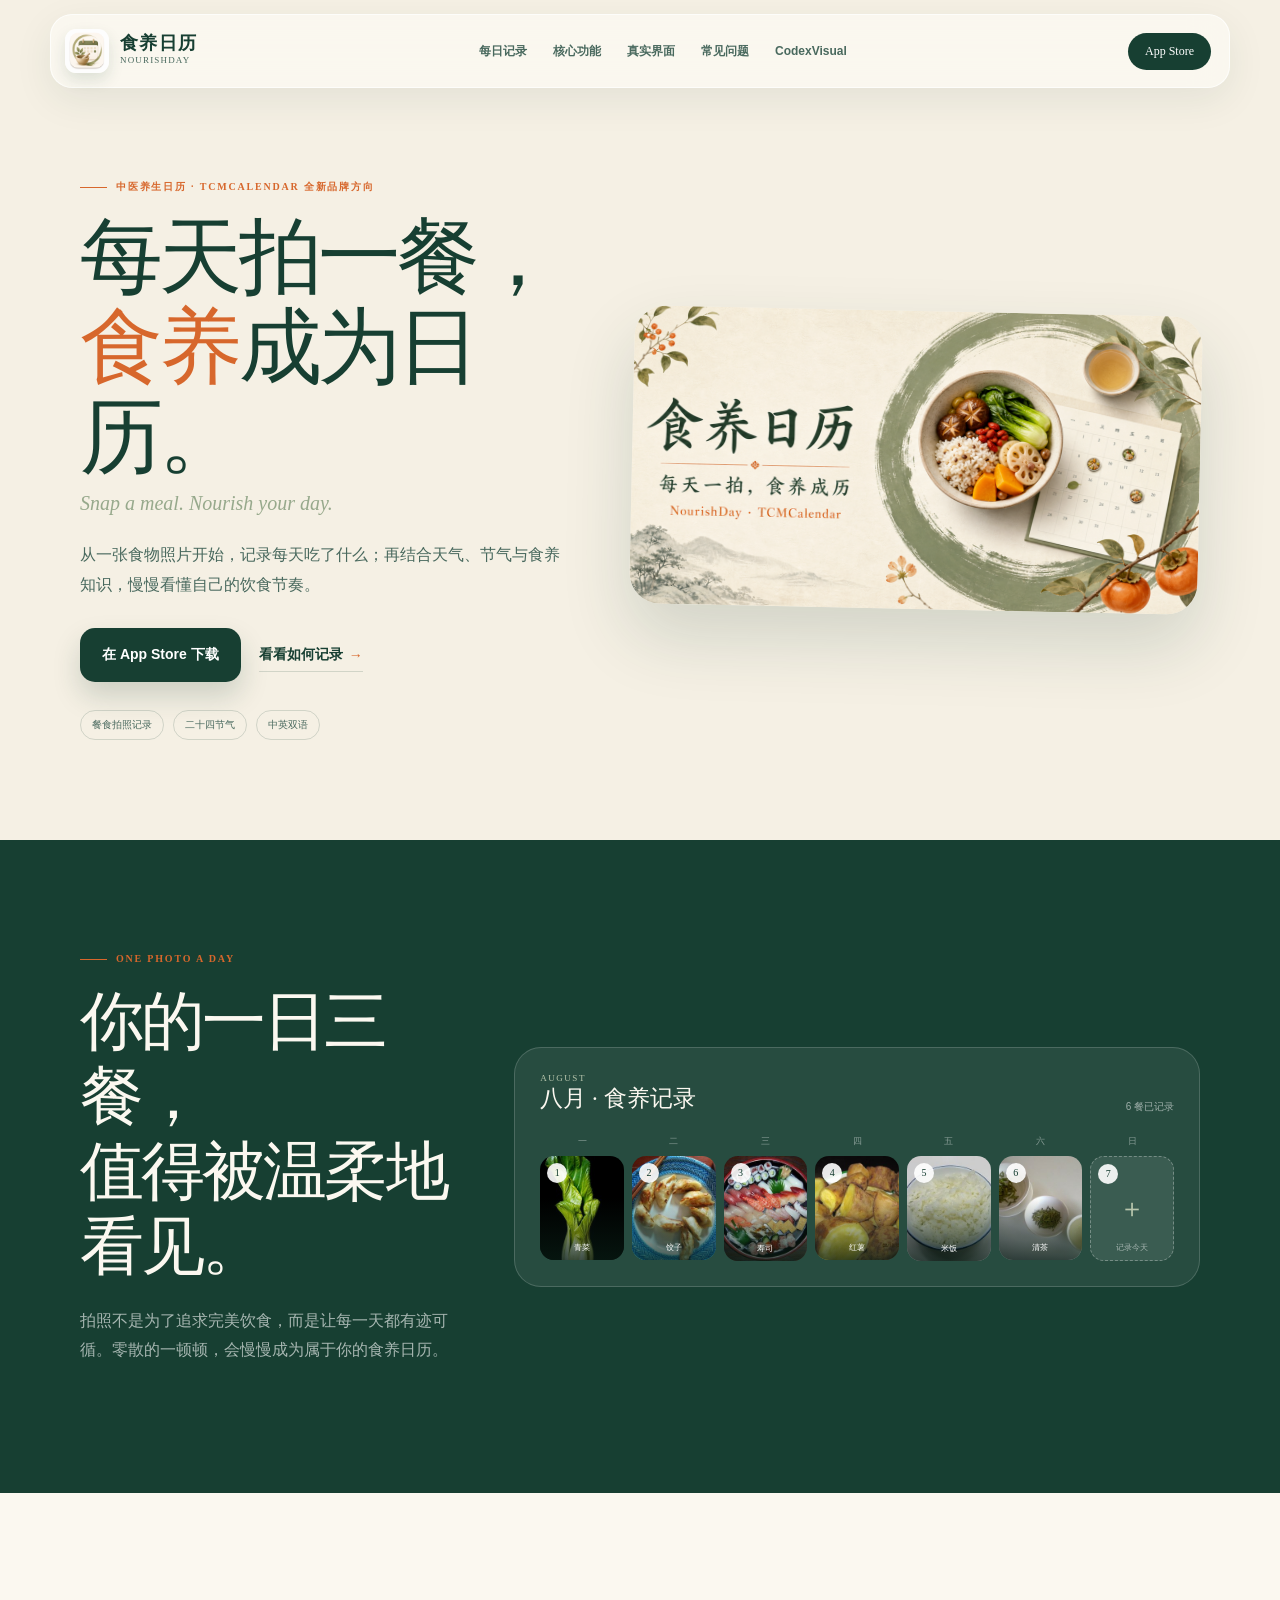
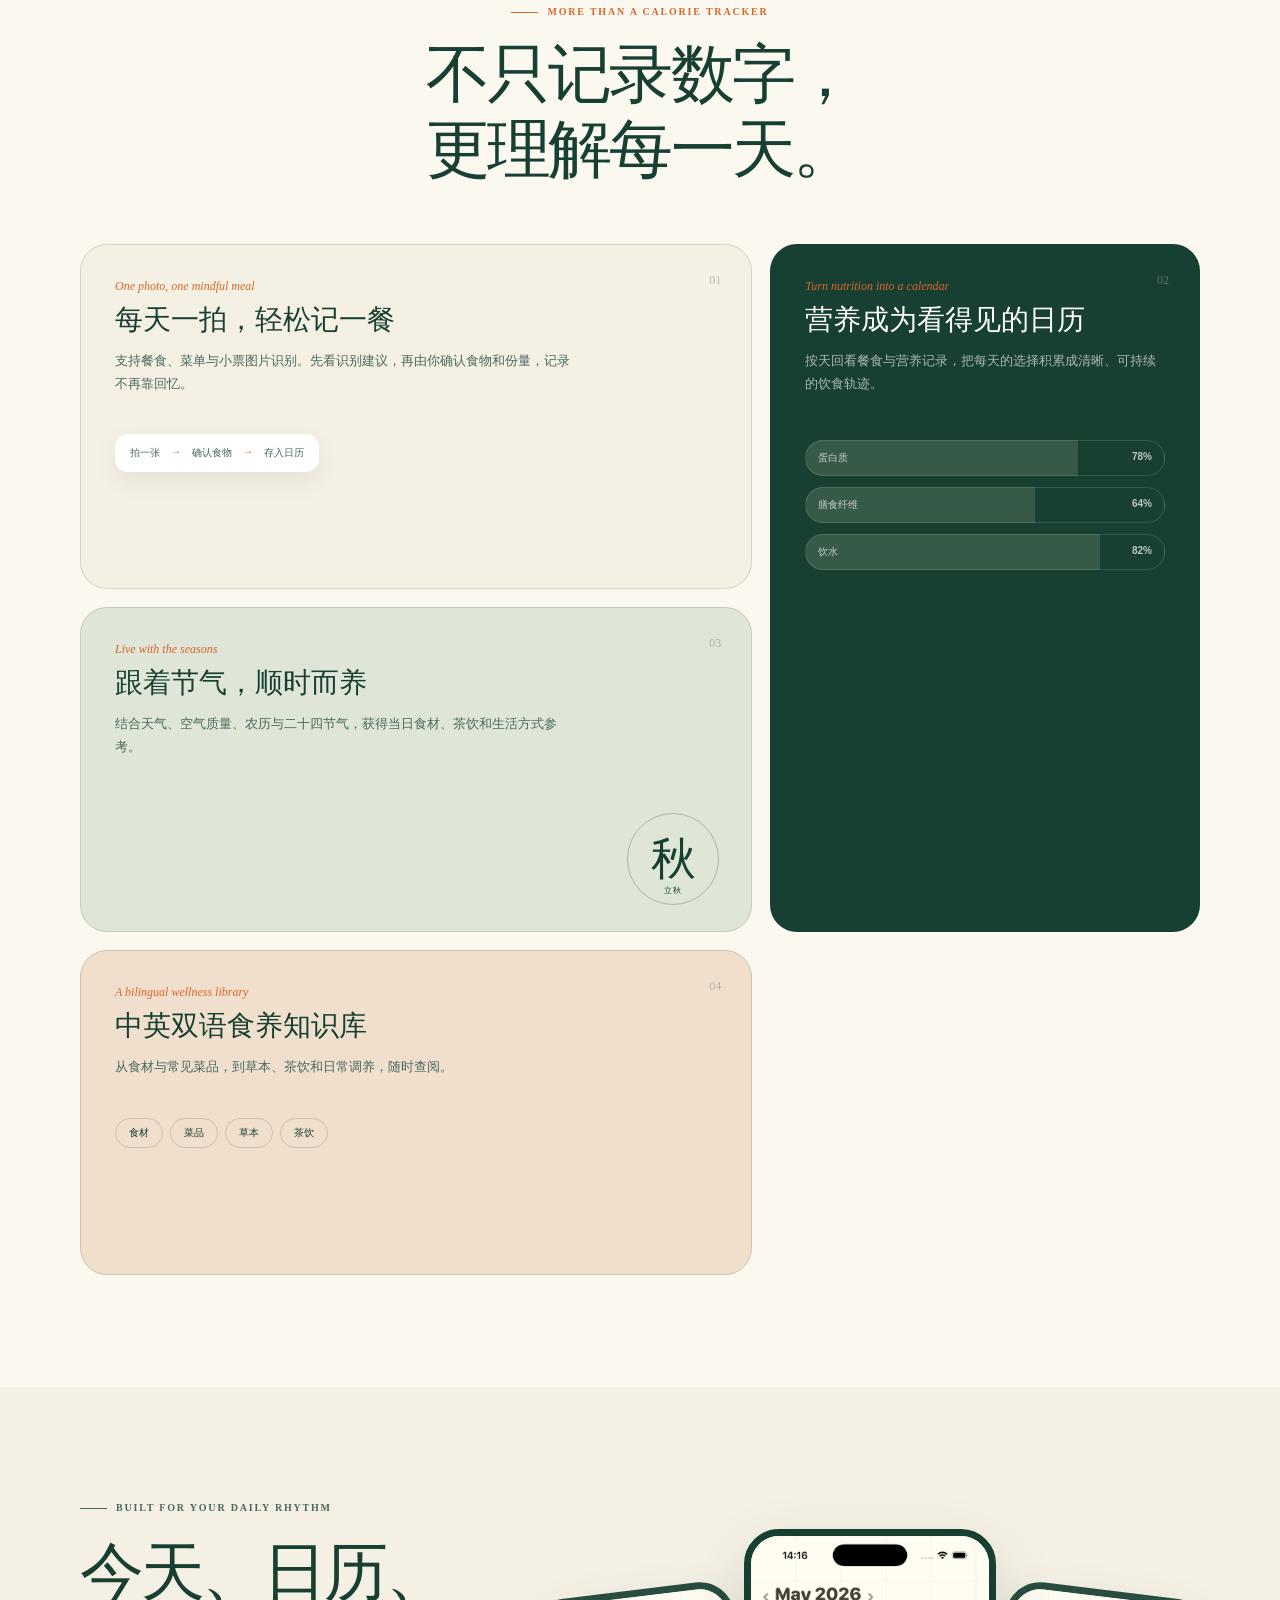
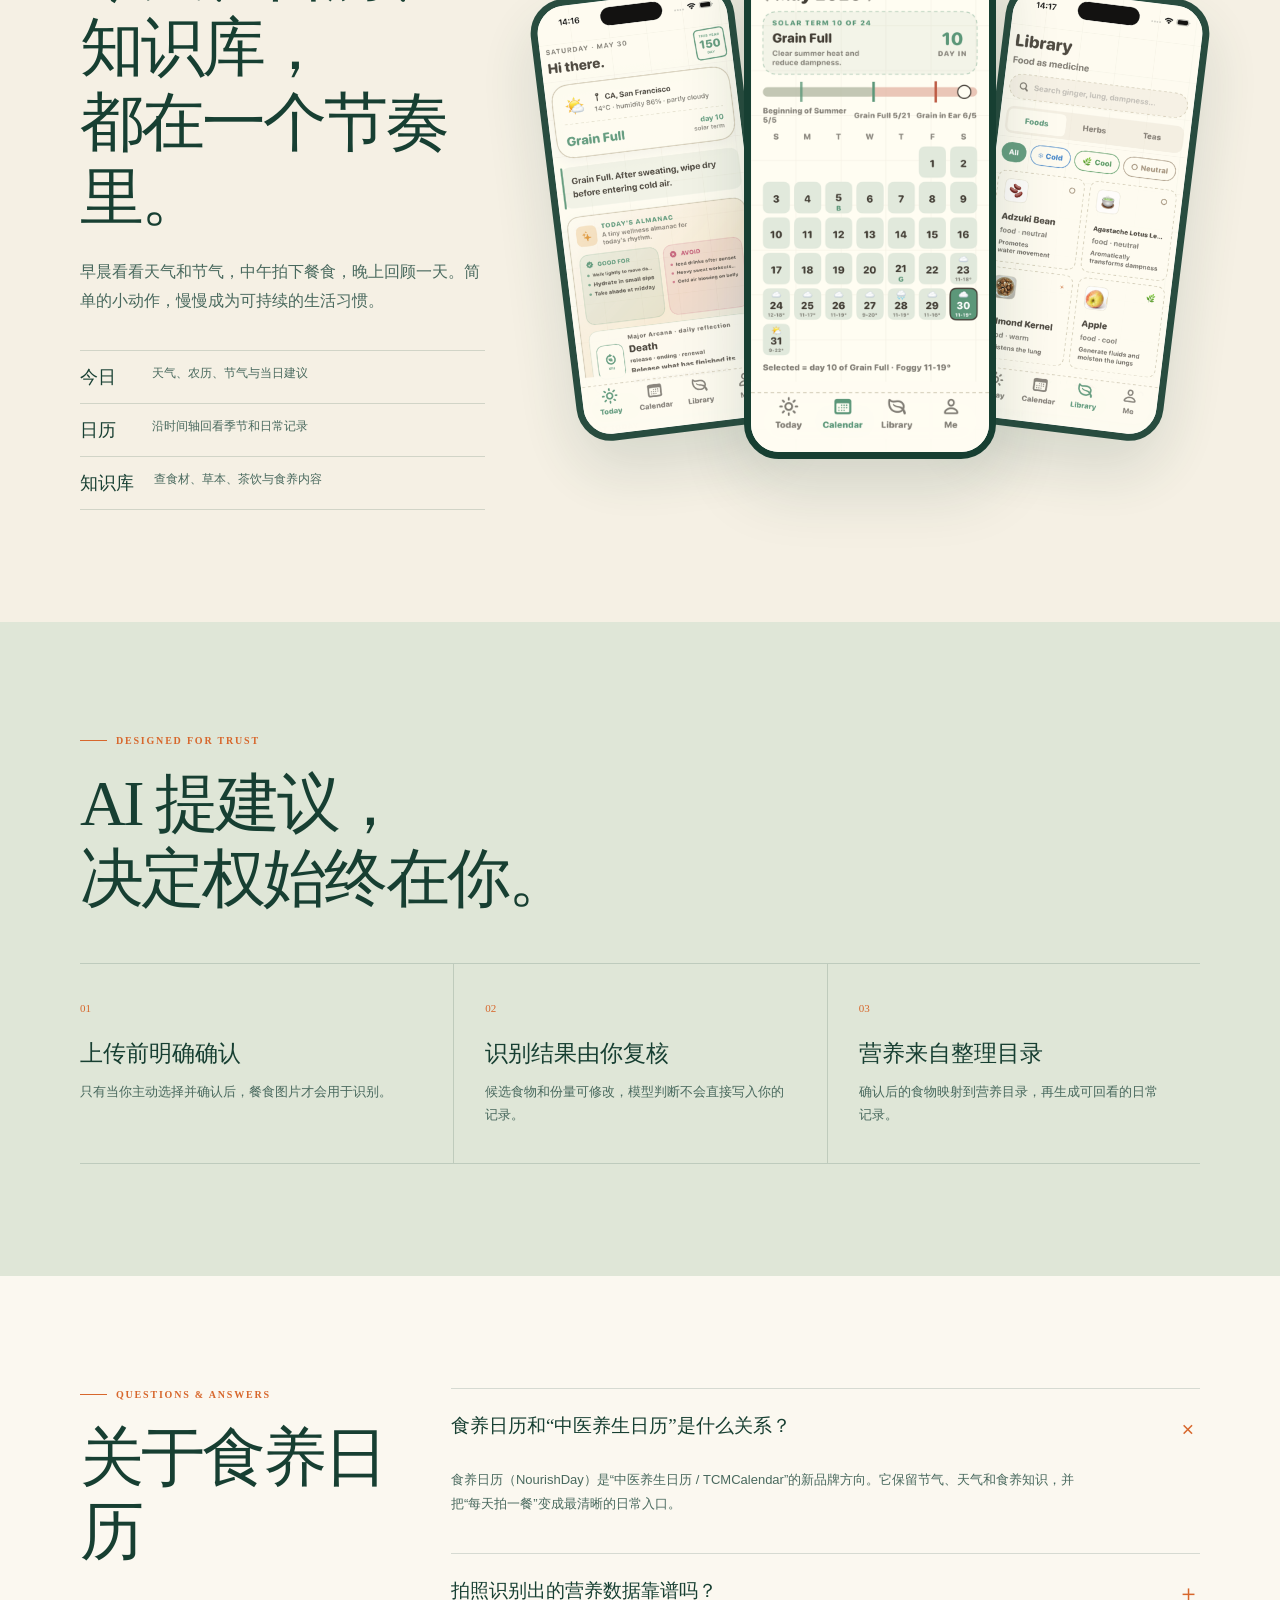
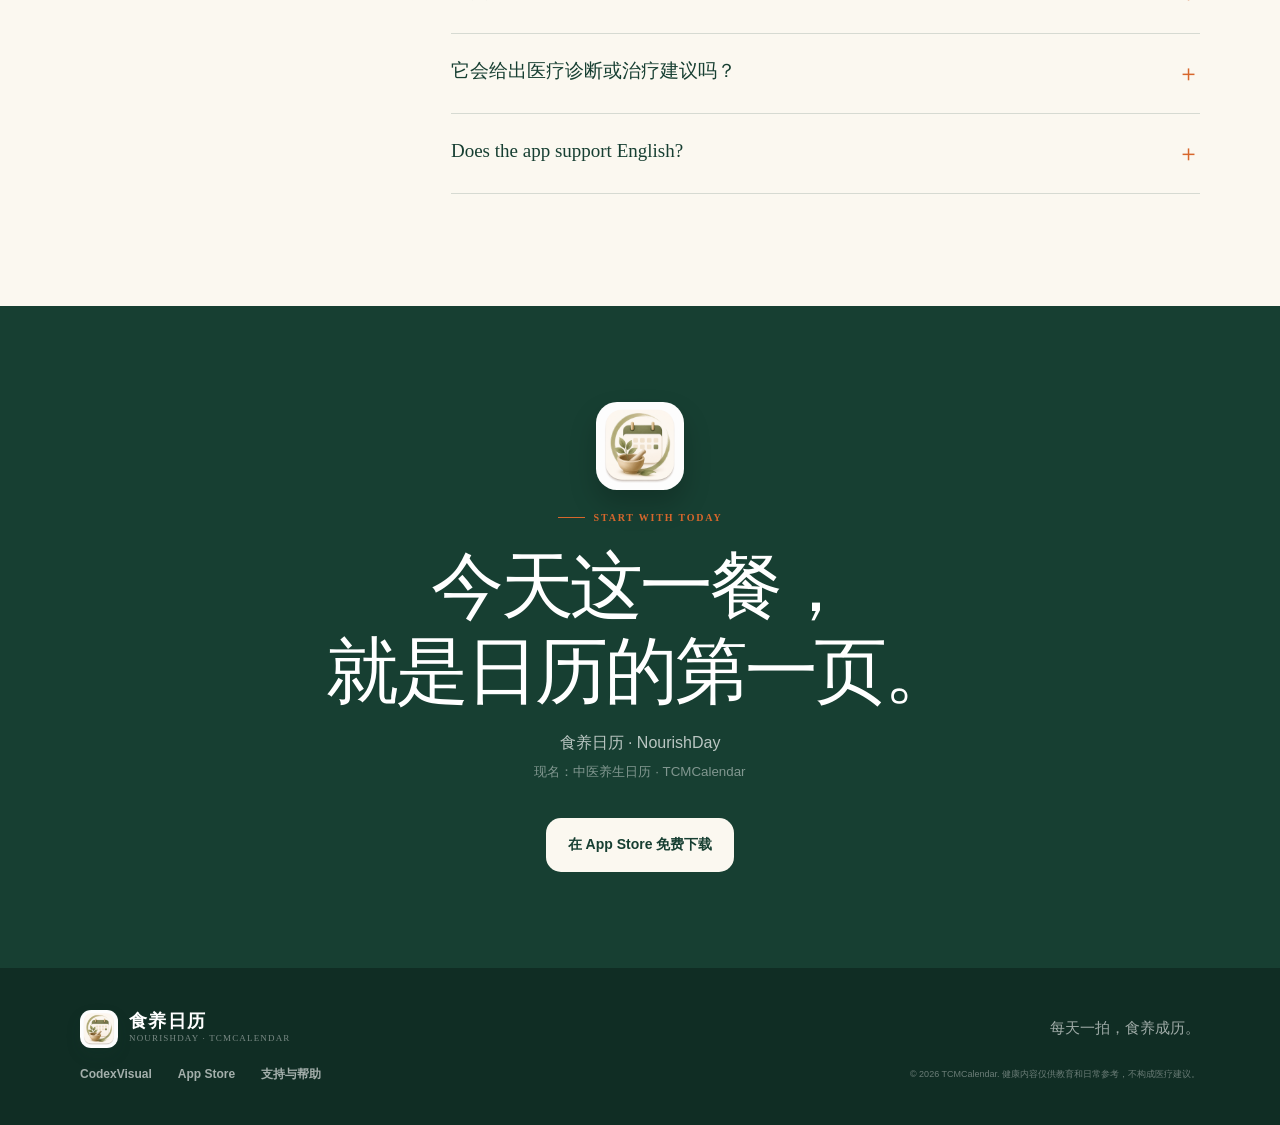
==== docs/nourishday/index.html @ bb1be883 "Add NourishDay product page" ====
<!doctype html>
<html lang="zh-CN">
<head>
  <meta charset="utf-8">
  <meta name="viewport" content="width=device-width, initial-scale=1">
  <title>食养日历 NourishDay｜每天拍一餐，记录营养与节气食养</title>
  <meta name="description" content="每天拍一张食物照片，确认食物与份量，记录营养；结合天气、农历和二十四节气，获得食材、茶饮与日常食养参考。中医养生日历 TCMCalendar 全新品牌方向。">
  <meta name="keywords" content="食养日历,养生日历,中医养生日历,NourishDay,TCMCalendar,食物拍照记录,营养记录,二十四节气,节气养生,食疗,健康日历,food journal,nutrition tracker">
  <meta name="author" content="TCMCalendar">
  <meta name="robots" content="index, follow, max-image-preview:large, max-snippet:-1">
  <meta name="theme-color" content="#f5f0e4">
  <link rel="canonical" href="https://jiacheng.website/CodexVisual/nourishday/">
  <link rel="icon" href="assets/app-icon.png" type="image/png">
  <link rel="apple-touch-icon" href="assets/app-icon.png">
  <link rel="stylesheet" href="styles.css">

  <meta property="og:type" content="website">
  <meta property="og:locale" content="zh_CN">
  <meta property="og:locale:alternate" content="en_US">
  <meta property="og:site_name" content="食养日历 · NourishDay">
  <meta property="og:title" content="食养日历 NourishDay｜每天拍一餐，记录营养与节气食养">
  <meta property="og:description" content="每天拍一餐，让食养成为看得见的日历。">
  <meta property="og:url" content="https://jiacheng.website/CodexVisual/nourishday/">
  <meta property="og:image" content="https://jiacheng.website/CodexVisual/nourishday/assets/og.png">
  <meta property="og:image:width" content="1200">
  <meta property="og:image:height" content="630">
  <meta property="og:image:alt" content="食养日历：每天一拍，食养成历">
  <meta name="twitter:card" content="summary_large_image">

  <script type="application/ld+json">
  {
    "@context": "https://schema.org",
    "@graph": [
      {
        "@type": "WebSite",
        "@id": "https://jiacheng.website/CodexVisual/nourishday/#website",
        "url": "https://jiacheng.website/CodexVisual/nourishday/",
        "name": "食养日历 · NourishDay",
        "alternateName": ["中医养生日历", "TCMCalendar"],
        "inLanguage": ["zh-CN", "en-US"]
      },
      {
        "@type": "SoftwareApplication",
        "@id": "https://jiacheng.website/CodexVisual/nourishday/#app",
        "name": "中医养生日历 · TCMCalendar",
        "alternateName": "食养日历 · NourishDay",
        "applicationCategory": "HealthApplication",
        "operatingSystem": "iOS, iPadOS",
        "url": "https://jiacheng.website/CodexVisual/nourishday/",
        "downloadUrl": "https://apps.apple.com/app/id6763368459",
        "description": "每天拍一张餐食照片，确认食物与份量，记录营养，并结合天气、农历与二十四节气获得食养参考。",
        "inLanguage": ["zh-CN", "en-US"],
        "offers": {"@type": "Offer", "price": "0", "priceCurrency": "USD"}
      }
    ]
  }
  </script>
</head>
<body>
  <header class="site-header">
    <a class="brand" href="#top" aria-label="食养日历首页">
      <img src="assets/app-icon.png" alt="" width="44" height="44">
      <span><strong>食养日历</strong><small>NourishDay</small></span>
    </a>
    <nav aria-label="主要导航">
      <a href="#daily">每日记录</a>
      <a href="#features">核心功能</a>
      <a href="#screens">真实界面</a>
      <a href="#faq">常见问题</a>
      <a href="../">CodexVisual</a>
    </nav>
    <a class="header-cta" href="https://apps.apple.com/app/id6763368459">App Store</a>
  </header>

  <main id="top">
    <section class="hero">
      <div class="hero-copy">
        <p class="eyebrow"><span></span> 中医养生日历 · TCMCalendar 全新品牌方向</p>
        <h1>每天拍一餐，<br><em>食养</em>成为日历。</h1>
        <p class="hero-en">Snap a meal. Nourish your day.</p>
        <p class="hero-body">从一张食物照片开始，记录每天吃了什么；再结合天气、节气与食养知识，慢慢看懂自己的饮食节奏。</p>
        <div class="actions">
          <a class="button primary" href="https://apps.apple.com/app/id6763368459">在 App Store 下载</a>
          <a class="button text" href="#daily">看看如何记录 <span>→</span></a>
        </div>
        <div class="hero-tags" aria-label="主要特点">
          <span>餐食拍照记录</span><span>二十四节气</span><span>中英双语</span>
        </div>
      </div>
      <figure class="hero-art">
        <img src="assets/og.png" alt="食养日历将每日餐食照片与日历结合的品牌画面" width="1200" height="630">
      </figure>
    </section>

    <section class="daily" id="daily">
      <div class="section-copy light-copy">
        <p class="eyebrow"><span></span> ONE PHOTO A DAY</p>
        <h2>你的一日三餐，<br>值得被温柔地看见。</h2>
        <p>拍照不是为了追求完美饮食，而是让每一天都有迹可循。零散的一顿顿，会慢慢成为属于你的食养日历。</p>
      </div>
      <div class="meal-calendar">
        <div class="calendar-title"><div><small>AUGUST</small><strong>八月 · 食养记录</strong></div><span>6 餐已记录</span></div>
        <div class="weekdays" aria-hidden="true"><span>一</span><span>二</span><span>三</span><span>四</span><span>五</span><span>六</span><span>日</span></div>
        <div class="meal-grid">
          <article><b>1</b><img src="assets/bok-choy.jpg" alt="青菜餐食记录"><small>青菜</small></article>
          <article><b>2</b><img src="assets/dumplings.jpg" alt="饺子餐食记录"><small>饺子</small></article>
          <article><b>3</b><img src="assets/sushi.jpg" alt="寿司餐食记录"><small>寿司</small></article>
          <article><b>4</b><img src="assets/sweet-potato.jpg" alt="红薯餐食记录"><small>红薯</small></article>
          <article><b>5</b><img src="assets/white-rice.jpg" alt="米饭餐食记录"><small>米饭</small></article>
          <article><b>6</b><img src="assets/green-tea.jpg" alt="清茶记录"><small>清茶</small></article>
          <article class="add-day"><b>7</b><span>＋</span><small>记录今天</small></article>
        </div>
      </div>
    </section>

    <section class="features" id="features">
      <div class="section-copy centered">
        <p class="eyebrow"><span></span> MORE THAN A CALORIE TRACKER</p>
        <h2>不只记录数字，<br>更理解每一天。</h2>
      </div>
      <div class="feature-grid">
        <article class="feature feature-wide">
          <span class="number">01</span><p class="feature-en">One photo, one mindful meal</p>
          <h3>每天一拍，轻松记一餐</h3>
          <p>支持餐食、菜单与小票图片识别。先看识别建议，再由你确认食物和份量，记录不再靠回忆。</p>
          <div class="flow"><span>拍一张</span><i>→</i><span>确认食物</span><i>→</i><span>存入日历</span></div>
        </article>
        <article class="feature feature-dark">
          <span class="number">02</span><p class="feature-en">Turn nutrition into a calendar</p>
          <h3>营养成为看得见的日历</h3>
          <p>按天回看餐食与营养记录，把每天的选择积累成清晰、可持续的饮食轨迹。</p>
          <div class="progress"><span>蛋白质 <b>78%</b></span><span>膳食纤维 <b>64%</b></span><span>饮水 <b>82%</b></span></div>
        </article>
        <article class="feature feature-sage">
          <span class="number">03</span><p class="feature-en">Live with the seasons</p>
          <h3>跟着节气，顺时而养</h3>
          <p>结合天气、空气质量、农历与二十四节气，获得当日食材、茶饮和生活方式参考。</p>
          <div class="seal">秋<small>立秋</small></div>
        </article>
        <article class="feature feature-warm">
          <span class="number">04</span><p class="feature-en">A bilingual wellness library</p>
          <h3>中英双语食养知识库</h3>
          <p>从食材与常见菜品，到草本、茶饮和日常调养，随时查阅。</p>
          <div class="chips"><span>食材</span><span>菜品</span><span>草本</span><span>茶饮</span></div>
        </article>
      </div>
    </section>

    <section class="screens" id="screens">
      <div class="screens-copy">
        <p class="eyebrow"><span></span> BUILT FOR YOUR DAILY RHYTHM</p>
        <h2>今天、日历、知识库，<br>都在一个节奏里。</h2>
        <p>早晨看看天气和节气，中午拍下餐食，晚上回顾一天。简单的小动作，慢慢成为可持续的生活习惯。</p>
        <ul>
          <li><b>今日</b><span>天气、农历、节气与当日建议</span></li>
          <li><b>日历</b><span>沿时间轴回看季节和日常记录</span></li>
          <li><b>知识库</b><span>查食材、草本、茶饮与食养内容</span></li>
        </ul>
      </div>
      <div class="phone-stage" aria-label="食养日历真实界面截图">
        <figure class="phone phone-left"><img src="assets/today.png" alt="中医养生日历今日页面" loading="lazy"></figure>
        <figure class="phone phone-center"><img src="assets/calendar.png" alt="中医养生日历节气日历页面" loading="lazy"></figure>
        <figure class="phone phone-right"><img src="assets/library.png" alt="中医养生日历食养知识库页面" loading="lazy"></figure>
      </div>
    </section>

    <section class="trust">
      <div class="section-copy">
        <p class="eyebrow"><span></span> DESIGNED FOR TRUST</p>
        <h2>AI 提建议，<br>决定权始终在你。</h2>
      </div>
      <div class="trust-grid">
        <article><strong>01</strong><h3>上传前明确确认</h3><p>只有当你主动选择并确认后，餐食图片才会用于识别。</p></article>
        <article><strong>02</strong><h3>识别结果由你复核</h3><p>候选食物和份量可修改，模型判断不会直接写入你的记录。</p></article>
        <article><strong>03</strong><h3>营养来自整理目录</h3><p>确认后的食物映射到营养目录，再生成可回看的日常记录。</p></article>
      </div>
    </section>

    <section class="faq" id="faq">
      <div class="section-copy">
        <p class="eyebrow"><span></span> QUESTIONS &amp; ANSWERS</p>
        <h2>关于食养日历</h2>
      </div>
      <div class="faq-list">
        <details open><summary>食养日历和“中医养生日历”是什么关系？<span>＋</span></summary><p>食养日历（NourishDay）是“中医养生日历 / TCMCalendar”的新品牌方向。它保留节气、天气和食养知识，并把“每天拍一餐”变成最清晰的日常入口。</p></details>
        <details><summary>拍照识别出的营养数据靠谱吗？<span>＋</span></summary><p>图片识别只用于提供候选食物。你需要确认或修改食物与份量，营养数据再从经过整理的食物目录中计算，避免把模型猜测直接当成结论。</p></details>
        <details><summary>它会给出医疗诊断或治疗建议吗？<span>＋</span></summary><p>不会。页面和 App 中的节气、食养与生活方式内容仅供健康教育和日常参考，不能替代医生的诊断、治疗或个体化营养建议。</p></details>
        <details><summary>Does the app support English?<span>＋</span></summary><p>Yes. TCMCalendar supports English and Simplified Chinese across its core calendar, library, nutrition, and account experiences.</p></details>
      </div>
    </section>

    <section class="final-cta">
      <img src="assets/app-icon.png" alt="食养日历 App 图标" width="88" height="88">
      <p class="eyebrow"><span></span> START WITH TODAY</p>
      <h2>今天这一餐，<br>就是日历的第一页。</h2>
      <p>食养日历 · NourishDay<br><small>现名：中医养生日历 · TCMCalendar</small></p>
      <a class="button light" href="https://apps.apple.com/app/id6763368459">在 App Store 免费下载</a>
    </section>
  </main>

  <footer>
    <div class="footer-brand"><img src="assets/app-icon.png" alt="" width="38" height="38"><span><strong>食养日历</strong><small>NourishDay · TCMCalendar</small></span></div>
    <p>每天一拍，食养成历。</p>
    <nav aria-label="页脚导航"><a href="../">CodexVisual</a><a href="https://apps.apple.com/app/id6763368459">App Store</a><a href="https://itongue.cn/">支持与帮助</a></nav>
    <small>© 2026 TCMCalendar. 健康内容仅供教育和日常参考，不构成医疗建议。</small>
  </footer>
</body>
</html>
---- docs/nourishday/styles.css ----
:root {
  --cream: #f5f0e4;
  --paper: #fbf8f0;
  --ink: #173f32;
  --soft: #49695e;
  --sage: #97a98c;
  --sage-light: #dce4d4;
  --orange: #d7672c;
  --warm: #f1dfcd;
  --line: rgba(23, 63, 50, .16);
  --content: 1120px;
}

* { box-sizing: border-box; }
html { scroll-behavior: smooth; }
body {
  margin: 0;
  background: var(--cream);
  color: var(--ink);
  font-family: "PingFang SC", "Noto Sans CJK SC", "Microsoft YaHei", -apple-system, BlinkMacSystemFont, sans-serif;
  -webkit-font-smoothing: antialiased;
}
a { color: inherit; text-decoration: none; }
img { display: block; max-width: 100%; }
::selection { background: #f2d6c2; }

.site-header {
  position: sticky;
  top: 14px;
  z-index: 20;
  width: min(calc(100% - 32px), 1180px);
  height: 74px;
  margin: 14px auto 0;
  padding: 0 18px 0 14px;
  display: flex;
  align-items: center;
  justify-content: space-between;
  gap: 22px;
  border: 1px solid rgba(255,255,255,.72);
  border-radius: 22px;
  background: rgba(251,248,240,.87);
  box-shadow: 0 12px 38px rgba(23,63,50,.08);
  backdrop-filter: blur(18px);
}
.brand, .footer-brand { display: flex; align-items: center; gap: 11px; }
.brand img, .footer-brand img { border-radius: 11px; box-shadow: 0 7px 15px rgba(23,63,50,.13); }
.brand span, .footer-brand span { display: flex; flex-direction: column; line-height: 1.1; }
.brand strong, .footer-brand strong { font-family: "Songti SC", STSong, serif; font-size: 18px; letter-spacing: .08em; }
.brand small, .footer-brand small { color: var(--soft); font: 9px/1.5 Georgia, serif; letter-spacing: .13em; text-transform: uppercase; }
.site-header nav, footer nav { display: flex; gap: 26px; align-items: center; }
.site-header nav a, footer nav a { color: var(--soft); font-size: 12px; font-weight: 650; }
.site-header nav a:hover, footer nav a:hover { color: var(--orange); }
.header-cta { padding: 11px 17px; border-radius: 999px; background: var(--ink); color: white; font: 12px Georgia, serif; }

.hero {
  min-height: 690px;
  width: min(calc(100% - 40px), var(--content));
  margin: auto;
  padding: 92px 0 100px;
  display: grid;
  grid-template-columns: .93fr 1.07fr;
  align-items: center;
  gap: 58px;
}
.eyebrow { display: flex; align-items: center; gap: 9px; margin: 0 0 19px; color: var(--orange); font: 700 10px/1.4 Georgia, serif; letter-spacing: .18em; text-transform: uppercase; }
.eyebrow span { width: 27px; height: 1px; background: currentColor; }
h1, h2, h3, p { margin-top: 0; }
h1, h2 { font-family: "Songti SC", STSong, Georgia, serif; font-weight: 500; letter-spacing: -.045em; }
h1 { margin-bottom: 9px; font-size: clamp(54px, 6.5vw, 84px); line-height: 1.08; }
h1 em { color: var(--orange); font-style: normal; }
h2 { margin-bottom: 21px; font-size: clamp(42px, 5vw, 64px); line-height: 1.17; }
.hero-en { margin-bottom: 25px; color: var(--sage); font: italic 20px Georgia, serif; }
.hero-body { max-width: 520px; color: var(--soft); font-size: 16px; line-height: 1.9; }
.actions { display: flex; align-items: center; gap: 18px; margin: 28px 0; }
.button { min-height: 54px; padding: 13px 22px; display: inline-flex; align-items: center; justify-content: center; border-radius: 15px; font-size: 14px; font-weight: 700; }
.button.primary { background: var(--ink); color: white; box-shadow: 0 14px 28px rgba(23,63,50,.18); }
.button.primary:hover { transform: translateY(-2px); }
.button.text { min-height: auto; padding: 7px 0; border-radius: 0; border-bottom: 1px solid var(--line); }
.button.text span { margin-left: 6px; color: var(--orange); }
.hero-tags { display: flex; flex-wrap: wrap; gap: 9px; }
.hero-tags span { padding: 7px 11px; border: 1px solid var(--line); border-radius: 999px; color: var(--soft); font-size: 10px; }
.hero-art { margin: 0; overflow: hidden; border-radius: 31px; box-shadow: 0 32px 68px rgba(23,63,50,.16); transform: rotate(1.2deg); }
.hero-art img { width: 100%; height: auto; }

.daily, .features, .screens, .trust, .faq { padding: 112px max(24px, calc((100% - var(--content))/2)); }
.daily { background: var(--ink); color: var(--paper); display: grid; grid-template-columns: .7fr 1.3fr; align-items: center; gap: 65px; }
.section-copy > p:last-child, .screens-copy > p { color: var(--soft); line-height: 1.85; }
.light-copy > p:last-child { color: rgba(255,255,255,.62); }
.meal-calendar { min-width: 0; padding: 25px; border: 1px solid rgba(255,255,255,.17); border-radius: 27px; background: rgba(255,255,255,.07); }
.calendar-title { display: flex; justify-content: space-between; align-items: end; margin-bottom: 21px; }
.calendar-title div { display: flex; flex-direction: column; }
.calendar-title small { color: #b8c6ad; font: 9px Georgia, serif; letter-spacing: .17em; }
.calendar-title strong { font: 23px "Songti SC", serif; }
.calendar-title > span { color: rgba(255,255,255,.55); font-size: 10px; }
.weekdays, .meal-grid { display: grid; grid-template-columns: repeat(7, minmax(0, 1fr)); gap: 8px; }
.weekdays { margin-bottom: 8px; color: rgba(255,255,255,.45); text-align: center; font-size: 9px; }
.meal-grid article { aspect-ratio: .8; min-width: 0; position: relative; overflow: hidden; border-radius: 14px; background: rgba(255,255,255,.09); }
.meal-grid article::after { content: ""; position: absolute; inset: 40% 0 0; background: linear-gradient(transparent, rgba(8,28,20,.75)); }
.meal-grid img { width: 100%; height: 100%; object-fit: cover; }
.meal-grid b { position: absolute; z-index: 2; top: 7px; left: 7px; width: 20px; height: 20px; display: grid; place-items: center; border-radius: 50%; background: rgba(255,255,255,.9); color: var(--ink); font: 10px Georgia, serif; }
.meal-grid small { position: absolute; z-index: 2; bottom: 7px; left: 4px; right: 4px; color: white; text-align: center; font-size: 8px; }
.meal-grid .add-day { display: grid; place-items: center; border: 1px dashed rgba(255,255,255,.3); }
.meal-grid .add-day::after { display: none; }
.add-day > span { color: #b8c6ad; font-size: 26px; font-weight: 200; }
.add-day small { color: rgba(255,255,255,.55); }

.features { background: var(--paper); }
.centered { text-align: center; }
.centered .eyebrow { justify-content: center; }
.feature-grid { margin-top: 56px; display: grid; grid-template-columns: 1.22fr .78fr; gap: 18px; }
.feature { min-height: 325px; position: relative; overflow: hidden; padding: 34px; border: 1px solid var(--line); border-radius: 27px; background: var(--cream); }
.feature-wide { min-height: 345px; }
.feature-dark { grid-row: span 2; background: var(--ink); color: white; }
.feature-sage { background: #dfe6d7; }
.feature-warm { background: var(--warm); }
.feature .number { position: absolute; top: 28px; right: 30px; color: rgba(23,63,50,.28); font: 12px Georgia, serif; }
.feature-dark .number { color: rgba(255,255,255,.28); }
.feature-en { margin: 0 0 8px; color: var(--orange); font: italic 12px Georgia, serif; }
.feature h3 { max-width: 430px; margin-bottom: 12px; font: 500 28px/1.25 "Songti SC", serif; }
.feature > p:last-of-type { max-width: 460px; color: var(--soft); font-size: 13px; line-height: 1.8; }
.feature-dark > p:last-of-type { color: rgba(255,255,255,.63); }
.flow { width: fit-content; margin-top: 38px; padding: 12px 15px; display: flex; gap: 11px; border-radius: 13px; background: white; box-shadow: 0 9px 24px rgba(23,63,50,.08); color: var(--soft); font-size: 10px; }
.flow i { color: var(--orange); font-style: normal; }
.progress { margin-top: 44px; display: grid; gap: 11px; }
.progress span { padding: 10px 12px; display: flex; justify-content: space-between; border: 1px solid rgba(255,255,255,.13); border-radius: 999px; color: rgba(255,255,255,.72); font-size: 10px; background: linear-gradient(90deg, rgba(151,169,140,.25) 0 76%, transparent 76%); }
.progress span:nth-child(2) { background: linear-gradient(90deg, rgba(151,169,140,.25) 0 64%, transparent 64%); }
.progress span:nth-child(3) { background: linear-gradient(90deg, rgba(151,169,140,.25) 0 82%, transparent 82%); }
.seal { position: absolute; right: 32px; bottom: 26px; width: 92px; height: 92px; display: grid; place-items: center; border: 1px solid rgba(23,63,50,.28); border-radius: 50%; font: 45px "Songti SC", serif; }
.seal small { position: absolute; bottom: 8px; font-size: 8px; letter-spacing: .16em; }
.chips { margin-top: 40px; display: flex; gap: 7px; flex-wrap: wrap; }
.chips span { padding: 7px 13px; border: 1px solid rgba(23,63,50,.18); border-radius: 999px; font-size: 10px; }

.screens { display: grid; grid-template-columns: .76fr 1.24fr; gap: 55px; align-items: center; overflow: hidden; }
.screens-copy ul { margin: 34px 0 0; padding: 0; list-style: none; }
.screens-copy li { padding: 14px 0; display: flex; gap: 20px; border-top: 1px solid var(--line); }
.screens-copy li:last-child { border-bottom: 1px solid var(--line); }
.screens-copy li b { min-width: 52px; font: 18px "Songti SC", serif; }
.screens-copy li span { color: var(--soft); font-size: 12px; }
.phone-stage { min-height: 550px; position: relative; }
.phone { position: absolute; margin: 0; overflow: hidden; border: 7px solid var(--ink); border-radius: 35px; background: white; box-shadow: 0 28px 65px rgba(23,63,50,.16); }
.phone img { width: 100%; height: 100%; object-fit: cover; object-position: top; }
.phone-center { z-index: 2; width: 252px; height: 530px; left: 50%; top: 0; transform: translateX(-50%); }
.phone-left, .phone-right { width: 205px; height: 445px; top: 60px; opacity: .92; }
.phone-left { left: 2%; transform: rotate(-7deg); }
.phone-right { right: 2%; transform: rotate(7deg); }

.trust { background: #dfe6d7; }
.trust-grid { margin-top: 46px; display: grid; grid-template-columns: repeat(3, 1fr); border-top: 1px solid var(--line); border-bottom: 1px solid var(--line); }
.trust-grid article { padding: 34px 31px 36px 0; }
.trust-grid article + article { padding-left: 31px; border-left: 1px solid var(--line); }
.trust-grid strong { color: var(--orange); font: 11px Georgia, serif; }
.trust-grid h3 { margin: 22px 0 11px; font: 23px "Songti SC", serif; }
.trust-grid p { margin-bottom: 0; color: var(--soft); font-size: 13px; line-height: 1.8; }

.faq { display: grid; grid-template-columns: .58fr 1.42fr; gap: 65px; background: var(--paper); }
.faq-list { border-top: 1px solid var(--line); }
details { border-bottom: 1px solid var(--line); }
summary { padding: 24px 0; display: flex; justify-content: space-between; gap: 20px; cursor: pointer; list-style: none; font: 19px/1.4 "Songti SC", serif; }
summary::-webkit-details-marker { display: none; }
summary span { color: var(--orange); font: 300 23px system-ui; }
details[open] summary span { transform: rotate(45deg); }
details p { max-width: 670px; padding: 0 36px 24px 0; color: var(--soft); font-size: 13px; line-height: 1.85; }

.final-cta { min-height: 590px; padding: 96px 24px; display: flex; flex-direction: column; align-items: center; justify-content: center; background: var(--ink); color: white; text-align: center; }
.final-cta > img { margin-bottom: 21px; border-radius: 21px; box-shadow: 0 14px 28px rgba(0,0,0,.2); }
.final-cta h2 { margin-bottom: 15px; font-size: clamp(46px, 6vw, 73px); }
.final-cta > p:not(.eyebrow) { color: rgba(255,255,255,.7); line-height: 1.7; }
.final-cta small { color: rgba(255,255,255,.46); }
.button.light { margin-top: 18px; background: var(--paper); color: var(--ink); }

footer { padding: 42px max(24px, calc((100% - var(--content))/2)); display: grid; grid-template-columns: 1fr auto; gap: 18px; align-items: center; background: #102d24; color: white; }
footer > p { margin: 0; color: rgba(255,255,255,.6); font: 15px "Songti SC", serif; text-align: right; }
footer nav a { color: rgba(255,255,255,.62); }
footer > small { color: rgba(255,255,255,.38); font-size: 9px; text-align: right; }
.footer-brand small { color: rgba(255,255,255,.44); }

@media (max-width: 960px) {
  .site-header nav { display: none; }
  .hero, .daily, .screens, .faq { grid-template-columns: 1fr; }
  .hero { padding-top: 75px; text-align: center; }
  .hero-copy { display: flex; flex-direction: column; align-items: center; }
  .hero-art { max-width: 720px; margin: auto; }
  .daily { gap: 42px; }
  .screens-copy { max-width: 620px; }
  .phone-stage { width: min(680px, 100%); margin: auto; }
  .faq { gap: 18px; }
}

@media (max-width: 680px) {
  .site-header { height: 62px; top: 9px; margin-top: 9px; }
  .brand img { width: 37px; height: 37px; }
  .brand strong { font-size: 16px; }
  .header-cta { padding: 9px 13px; font-size: 10px; }
  .hero { width: 100%; padding: 64px 20px 72px; gap: 38px; }
  h1 { font-size: 50px; }
  .hero-body { font-size: 15px; }
  .actions { flex-direction: column; }
  .daily, .features, .screens, .trust, .faq { padding: 78px 20px; }
  h2 { font-size: 41px; }
  .meal-calendar { padding: 17px 11px; overflow-x: auto; }
  .weekdays, .meal-grid { min-width: 570px; }
  .feature-grid { grid-template-columns: 1fr; }
  .feature-dark { grid-row: auto; }
  .feature { min-height: 325px; padding: 28px; }
  .phone-stage { min-height: 470px; transform: scale(.82); transform-origin: center top; margin-bottom: -80px; }
  .phone-left { left: -17%; }
  .phone-right { right: -17%; }
  .trust-grid { grid-template-columns: 1fr; }
  .trust-grid article, .trust-grid article + article { padding: 27px 0; border-left: 0; border-top: 1px solid var(--line); }
  .trust-grid article:first-child { border-top: 0; }
  .final-cta { min-height: 550px; }
  footer { grid-template-columns: 1fr; }
  footer > p, footer > small { text-align: left; }
  footer nav { flex-wrap: wrap; }
}

@media (prefers-reduced-motion: reduce) {
  html { scroll-behavior: auto; }
  * { transition: none !important; }
}
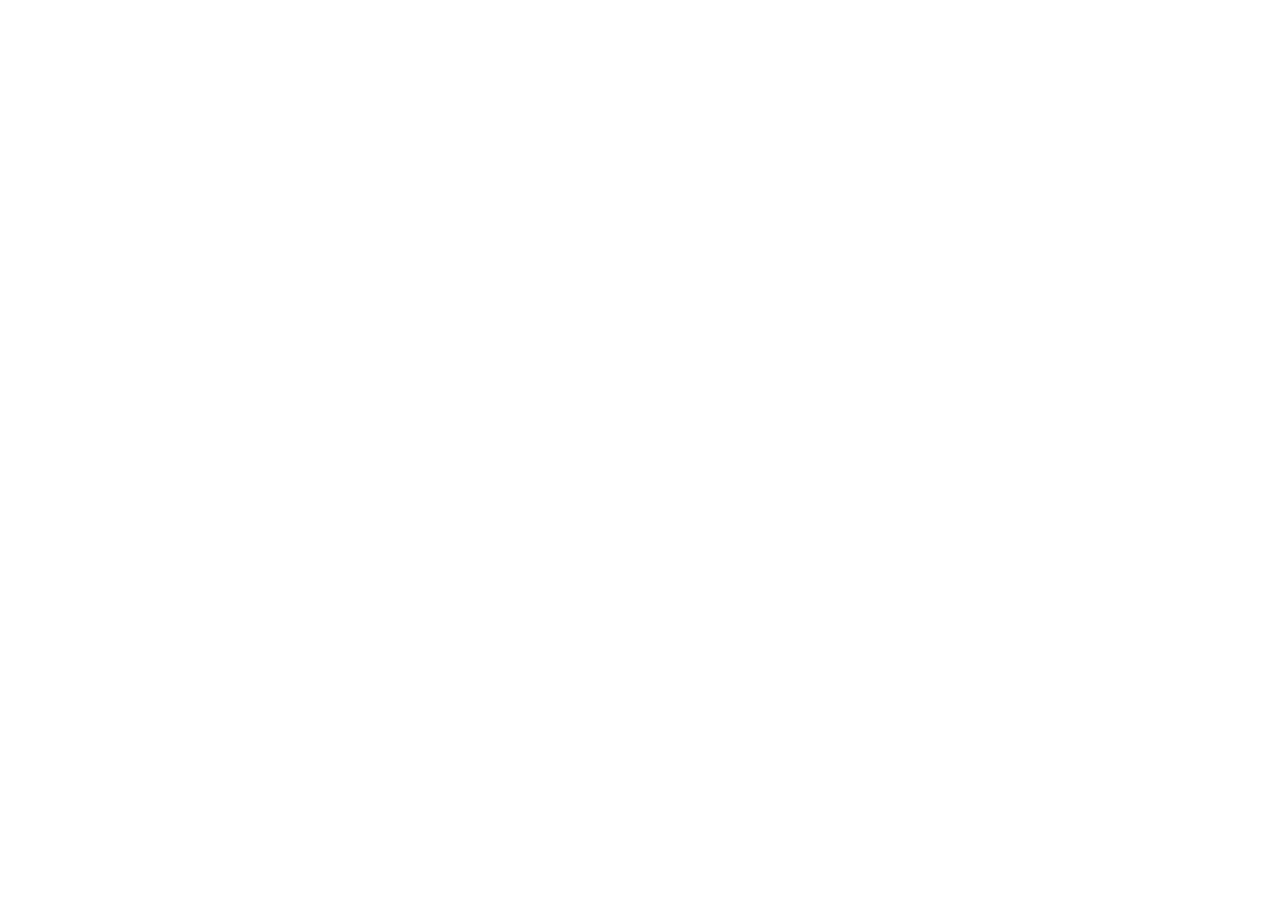
==== commit acd0f2d6: "Redirect NourishDay to root path" ====
--- a/docs/nourishday/index.html
+++ b/docs/nourishday/index.html
@@ -3,206 +3,13 @@
 <head>
   <meta charset="utf-8">
   <meta name="viewport" content="width=device-width, initial-scale=1">
-  <title>食养日历 NourishDay｜每天拍一餐，记录营养与节气食养</title>
-  <meta name="description" content="每天拍一张食物照片，确认食物与份量，记录营养；结合天气、农历和二十四节气，获得食材、茶饮与日常食养参考。中医养生日历 TCMCalendar 全新品牌方向。">
-  <meta name="keywords" content="食养日历,养生日历,中医养生日历,NourishDay,TCMCalendar,食物拍照记录,营养记录,二十四节气,节气养生,食疗,健康日历,food journal,nutrition tracker">
-  <meta name="author" content="TCMCalendar">
-  <meta name="robots" content="index, follow, max-image-preview:large, max-snippet:-1">
-  <meta name="theme-color" content="#f5f0e4">
-  <link rel="canonical" href="https://jiacheng.website/CodexVisual/nourishday/">
-  <link rel="icon" href="assets/app-icon.png" type="image/png">
-  <link rel="apple-touch-icon" href="assets/app-icon.png">
-  <link rel="stylesheet" href="styles.css">
-
-  <meta property="og:type" content="website">
-  <meta property="og:locale" content="zh_CN">
-  <meta property="og:locale:alternate" content="en_US">
-  <meta property="og:site_name" content="食养日历 · NourishDay">
-  <meta property="og:title" content="食养日历 NourishDay｜每天拍一餐，记录营养与节气食养">
-  <meta property="og:description" content="每天拍一餐，让食养成为看得见的日历。">
-  <meta property="og:url" content="https://jiacheng.website/CodexVisual/nourishday/">
-  <meta property="og:image" content="https://jiacheng.website/CodexVisual/nourishday/assets/og.png">
-  <meta property="og:image:width" content="1200">
-  <meta property="og:image:height" content="630">
-  <meta property="og:image:alt" content="食养日历：每天一拍，食养成历">
-  <meta name="twitter:card" content="summary_large_image">
-
-  <script type="application/ld+json">
-  {
-    "@context": "https://schema.org",
-    "@graph": [
-      {
-        "@type": "WebSite",
-        "@id": "https://jiacheng.website/CodexVisual/nourishday/#website",
-        "url": "https://jiacheng.website/CodexVisual/nourishday/",
-        "name": "食养日历 · NourishDay",
-        "alternateName": ["中医养生日历", "TCMCalendar"],
-        "inLanguage": ["zh-CN", "en-US"]
-      },
-      {
-        "@type": "SoftwareApplication",
-        "@id": "https://jiacheng.website/CodexVisual/nourishday/#app",
-        "name": "中医养生日历 · TCMCalendar",
-        "alternateName": "食养日历 · NourishDay",
-        "applicationCategory": "HealthApplication",
-        "operatingSystem": "iOS, iPadOS",
-        "url": "https://jiacheng.website/CodexVisual/nourishday/",
-        "downloadUrl": "https://apps.apple.com/app/id6763368459",
-        "description": "每天拍一张餐食照片，确认食物与份量，记录营养，并结合天气、农历与二十四节气获得食养参考。",
-        "inLanguage": ["zh-CN", "en-US"],
-        "offers": {"@type": "Offer", "price": "0", "priceCurrency": "USD"}
-      }
-    ]
-  }
-  </script>
+  <title>食养日历 NourishDay 已迁移</title>
+  <meta name="robots" content="noindex, follow">
+  <link rel="canonical" href="https://jiacheng.website/nourishday/">
+  <meta http-equiv="refresh" content="0; url=https://jiacheng.website/nourishday/">
+  <script>window.location.replace("https://jiacheng.website/nourishday/");</script>
 </head>
 <body>
-  <header class="site-header">
-    <a class="brand" href="#top" aria-label="食养日历首页">
-      <img src="assets/app-icon.png" alt="" width="44" height="44">
-      <span><strong>食养日历</strong><small>NourishDay</small></span>
-    </a>
-    <nav aria-label="主要导航">
-      <a href="#daily">每日记录</a>
-      <a href="#features">核心功能</a>
-      <a href="#screens">真实界面</a>
-      <a href="#faq">常见问题</a>
-      <a href="../">CodexVisual</a>
-    </nav>
-    <a class="header-cta" href="https://apps.apple.com/app/id6763368459">App Store</a>
-  </header>
-
-  <main id="top">
-    <section class="hero">
-      <div class="hero-copy">
-        <p class="eyebrow"><span></span> 中医养生日历 · TCMCalendar 全新品牌方向</p>
-        <h1>每天拍一餐，<br><em>食养</em>成为日历。</h1>
-        <p class="hero-en">Snap a meal. Nourish your day.</p>
-        <p class="hero-body">从一张食物照片开始，记录每天吃了什么；再结合天气、节气与食养知识，慢慢看懂自己的饮食节奏。</p>
-        <div class="actions">
-          <a class="button primary" href="https://apps.apple.com/app/id6763368459">在 App Store 下载</a>
-          <a class="button text" href="#daily">看看如何记录 <span>→</span></a>
-        </div>
-        <div class="hero-tags" aria-label="主要特点">
-          <span>餐食拍照记录</span><span>二十四节气</span><span>中英双语</span>
-        </div>
-      </div>
-      <figure class="hero-art">
-        <img src="assets/og.png" alt="食养日历将每日餐食照片与日历结合的品牌画面" width="1200" height="630">
-      </figure>
-    </section>
-
-    <section class="daily" id="daily">
-      <div class="section-copy light-copy">
-        <p class="eyebrow"><span></span> ONE PHOTO A DAY</p>
-        <h2>你的一日三餐，<br>值得被温柔地看见。</h2>
-        <p>拍照不是为了追求完美饮食，而是让每一天都有迹可循。零散的一顿顿，会慢慢成为属于你的食养日历。</p>
-      </div>
-      <div class="meal-calendar">
-        <div class="calendar-title"><div><small>AUGUST</small><strong>八月 · 食养记录</strong></div><span>6 餐已记录</span></div>
-        <div class="weekdays" aria-hidden="true"><span>一</span><span>二</span><span>三</span><span>四</span><span>五</span><span>六</span><span>日</span></div>
-        <div class="meal-grid">
-          <article><b>1</b><img src="assets/bok-choy.jpg" alt="青菜餐食记录"><small>青菜</small></article>
-          <article><b>2</b><img src="assets/dumplings.jpg" alt="饺子餐食记录"><small>饺子</small></article>
-          <article><b>3</b><img src="assets/sushi.jpg" alt="寿司餐食记录"><small>寿司</small></article>
-          <article><b>4</b><img src="assets/sweet-potato.jpg" alt="红薯餐食记录"><small>红薯</small></article>
-          <article><b>5</b><img src="assets/white-rice.jpg" alt="米饭餐食记录"><small>米饭</small></article>
-          <article><b>6</b><img src="assets/green-tea.jpg" alt="清茶记录"><small>清茶</small></article>
-          <article class="add-day"><b>7</b><span>＋</span><small>记录今天</small></article>
-        </div>
-      </div>
-    </section>
-
-    <section class="features" id="features">
-      <div class="section-copy centered">
-        <p class="eyebrow"><span></span> MORE THAN A CALORIE TRACKER</p>
-        <h2>不只记录数字，<br>更理解每一天。</h2>
-      </div>
-      <div class="feature-grid">
-        <article class="feature feature-wide">
-          <span class="number">01</span><p class="feature-en">One photo, one mindful meal</p>
-          <h3>每天一拍，轻松记一餐</h3>
-          <p>支持餐食、菜单与小票图片识别。先看识别建议，再由你确认食物和份量，记录不再靠回忆。</p>
-          <div class="flow"><span>拍一张</span><i>→</i><span>确认食物</span><i>→</i><span>存入日历</span></div>
-        </article>
-        <article class="feature feature-dark">
-          <span class="number">02</span><p class="feature-en">Turn nutrition into a calendar</p>
-          <h3>营养成为看得见的日历</h3>
-          <p>按天回看餐食与营养记录，把每天的选择积累成清晰、可持续的饮食轨迹。</p>
-          <div class="progress"><span>蛋白质 <b>78%</b></span><span>膳食纤维 <b>64%</b></span><span>饮水 <b>82%</b></span></div>
-        </article>
-        <article class="feature feature-sage">
-          <span class="number">03</span><p class="feature-en">Live with the seasons</p>
-          <h3>跟着节气，顺时而养</h3>
-          <p>结合天气、空气质量、农历与二十四节气，获得当日食材、茶饮和生活方式参考。</p>
-          <div class="seal">秋<small>立秋</small></div>
-        </article>
-        <article class="feature feature-warm">
-          <span class="number">04</span><p class="feature-en">A bilingual wellness library</p>
-          <h3>中英双语食养知识库</h3>
-          <p>从食材与常见菜品，到草本、茶饮和日常调养，随时查阅。</p>
-          <div class="chips"><span>食材</span><span>菜品</span><span>草本</span><span>茶饮</span></div>
-        </article>
-      </div>
-    </section>
-
-    <section class="screens" id="screens">
-      <div class="screens-copy">
-        <p class="eyebrow"><span></span> BUILT FOR YOUR DAILY RHYTHM</p>
-        <h2>今天、日历、知识库，<br>都在一个节奏里。</h2>
-        <p>早晨看看天气和节气，中午拍下餐食，晚上回顾一天。简单的小动作，慢慢成为可持续的生活习惯。</p>
-        <ul>
-          <li><b>今日</b><span>天气、农历、节气与当日建议</span></li>
-          <li><b>日历</b><span>沿时间轴回看季节和日常记录</span></li>
-          <li><b>知识库</b><span>查食材、草本、茶饮与食养内容</span></li>
-        </ul>
-      </div>
-      <div class="phone-stage" aria-label="食养日历真实界面截图">
-        <figure class="phone phone-left"><img src="assets/today.png" alt="中医养生日历今日页面" loading="lazy"></figure>
-        <figure class="phone phone-center"><img src="assets/calendar.png" alt="中医养生日历节气日历页面" loading="lazy"></figure>
-        <figure class="phone phone-right"><img src="assets/library.png" alt="中医养生日历食养知识库页面" loading="lazy"></figure>
-      </div>
-    </section>
-
-    <section class="trust">
-      <div class="section-copy">
-        <p class="eyebrow"><span></span> DESIGNED FOR TRUST</p>
-        <h2>AI 提建议，<br>决定权始终在你。</h2>
-      </div>
-      <div class="trust-grid">
-        <article><strong>01</strong><h3>上传前明确确认</h3><p>只有当你主动选择并确认后，餐食图片才会用于识别。</p></article>
-        <article><strong>02</strong><h3>识别结果由你复核</h3><p>候选食物和份量可修改，模型判断不会直接写入你的记录。</p></article>
-        <article><strong>03</strong><h3>营养来自整理目录</h3><p>确认后的食物映射到营养目录，再生成可回看的日常记录。</p></article>
-      </div>
-    </section>
-
-    <section class="faq" id="faq">
-      <div class="section-copy">
-        <p class="eyebrow"><span></span> QUESTIONS &amp; ANSWERS</p>
-        <h2>关于食养日历</h2>
-      </div>
-      <div class="faq-list">
-        <details open><summary>食养日历和“中医养生日历”是什么关系？<span>＋</span></summary><p>食养日历（NourishDay）是“中医养生日历 / TCMCalendar”的新品牌方向。它保留节气、天气和食养知识，并把“每天拍一餐”变成最清晰的日常入口。</p></details>
-        <details><summary>拍照识别出的营养数据靠谱吗？<span>＋</span></summary><p>图片识别只用于提供候选食物。你需要确认或修改食物与份量，营养数据再从经过整理的食物目录中计算，避免把模型猜测直接当成结论。</p></details>
-        <details><summary>它会给出医疗诊断或治疗建议吗？<span>＋</span></summary><p>不会。页面和 App 中的节气、食养与生活方式内容仅供健康教育和日常参考，不能替代医生的诊断、治疗或个体化营养建议。</p></details>
-        <details><summary>Does the app support English?<span>＋</span></summary><p>Yes. TCMCalendar supports English and Simplified Chinese across its core calendar, library, nutrition, and account experiences.</p></details>
-      </div>
-    </section>
-
-    <section class="final-cta">
-      <img src="assets/app-icon.png" alt="食养日历 App 图标" width="88" height="88">
-      <p class="eyebrow"><span></span> START WITH TODAY</p>
-      <h2>今天这一餐，<br>就是日历的第一页。</h2>
-      <p>食养日历 · NourishDay<br><small>现名：中医养生日历 · TCMCalendar</small></p>
-      <a class="button light" href="https://apps.apple.com/app/id6763368459">在 App Store 免费下载</a>
-    </section>
-  </main>
-
-  <footer>
-    <div class="footer-brand"><img src="assets/app-icon.png" alt="" width="38" height="38"><span><strong>食养日历</strong><small>NourishDay · TCMCalendar</small></span></div>
-    <p>每天一拍，食养成历。</p>
-    <nav aria-label="页脚导航"><a href="../">CodexVisual</a><a href="https://apps.apple.com/app/id6763368459">App Store</a><a href="https://itongue.cn/">支持与帮助</a></nav>
-    <small>© 2026 TCMCalendar. 健康内容仅供教育和日常参考，不构成医疗建议。</small>
-  </footer>
+  <p>食养日历 · NourishDay 产品页已迁移至 <a href="https://jiacheng.website/nourishday/">https://jiacheng.website/nourishday/</a>。</p>
 </body>
 </html>
